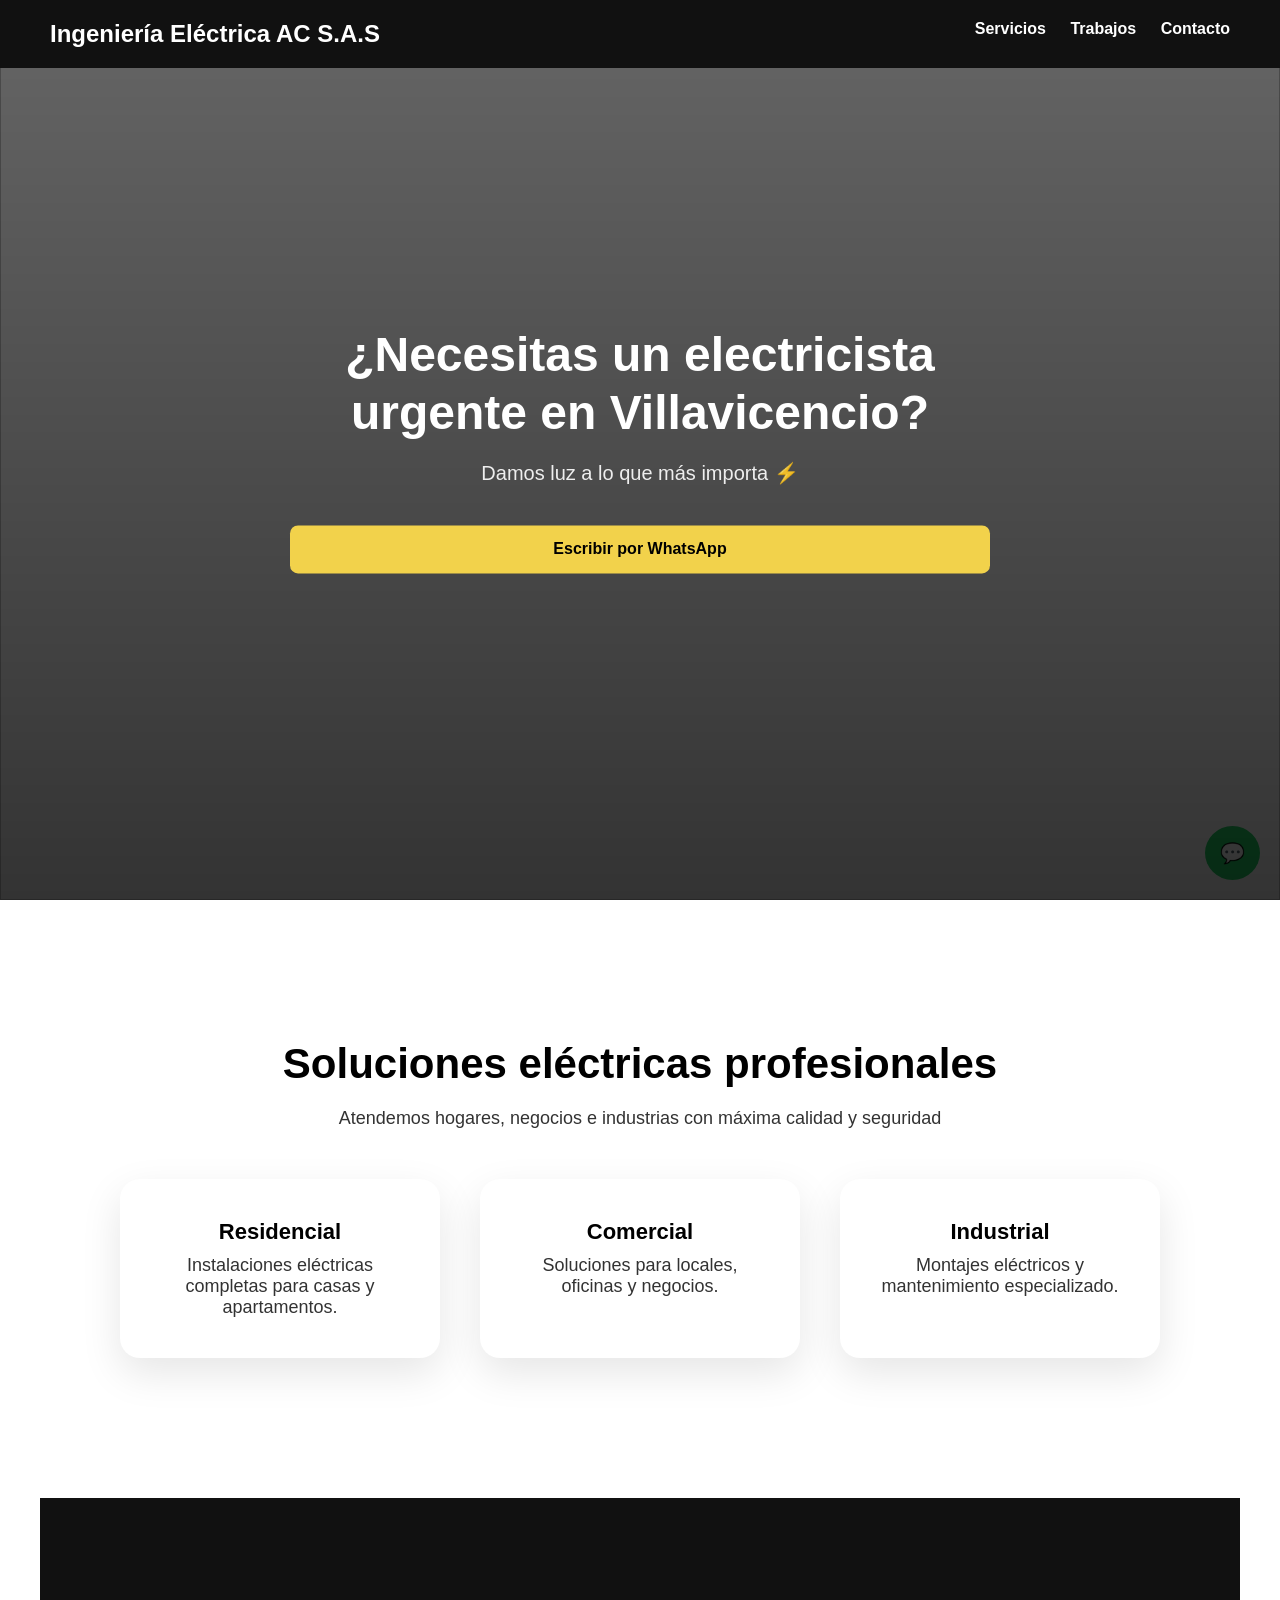
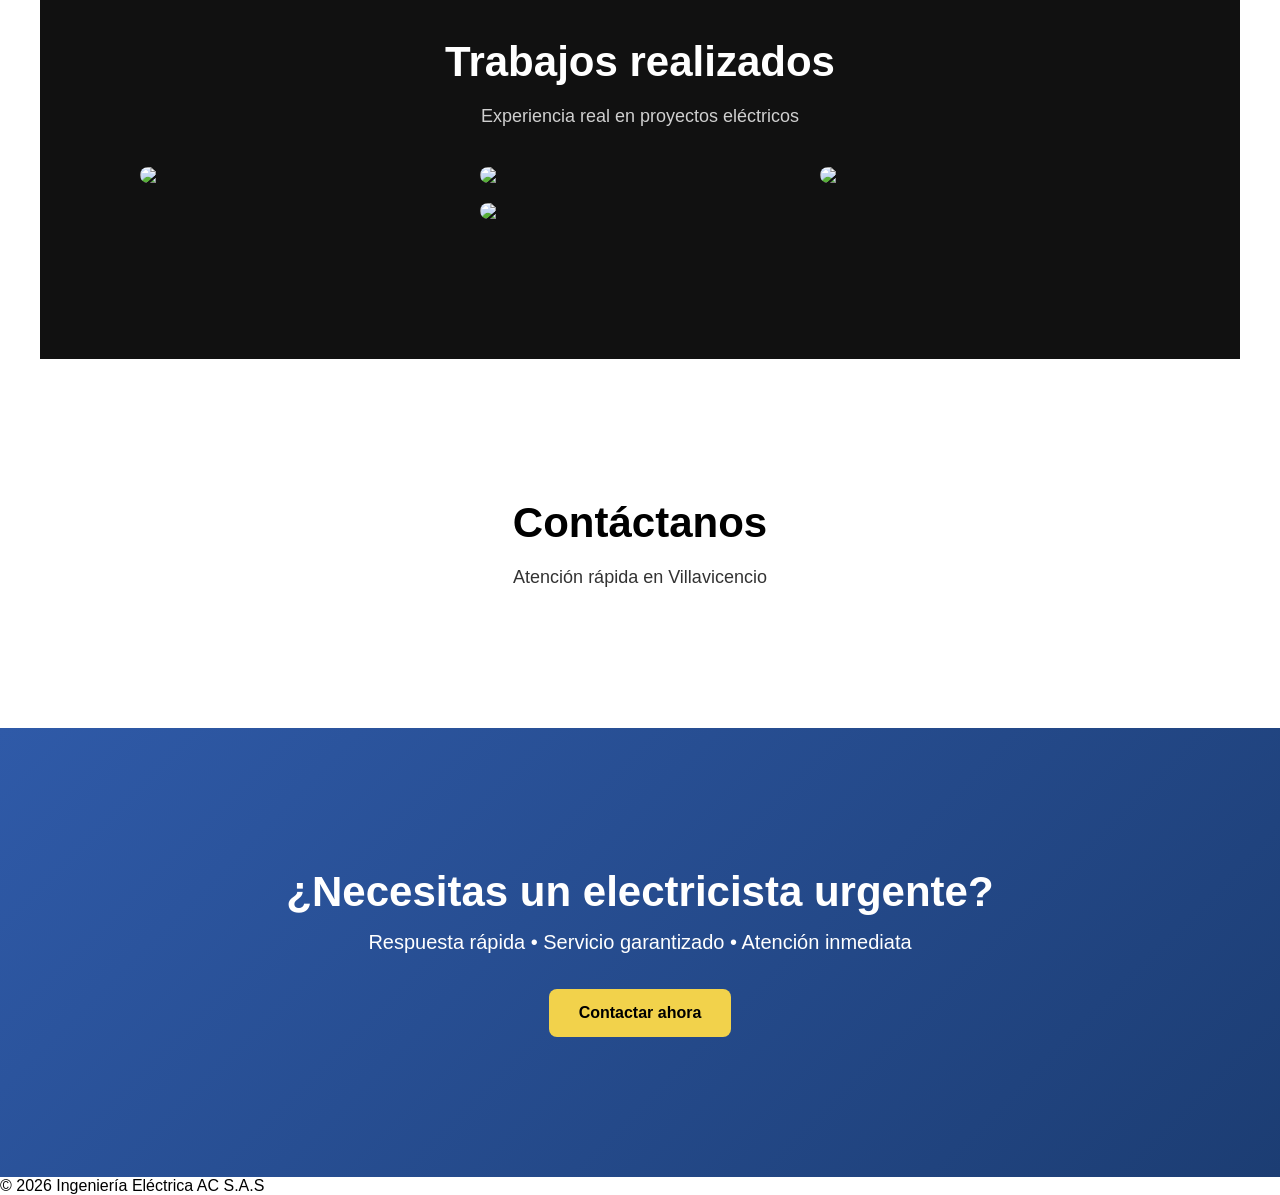
==== index.html @ 9f62a733 "actualizacion" ====
<!doctype html>
<html lang="es">
<head>
  <meta charset="UTF-8">
  <title>Ingeniería Eléctrica AC S.A.S</title>

  <meta name="description" content="Electricista en Villavicencio. Instalaciones eléctricas, mantenimiento residencial, comercial e industrial.">

  <link rel="stylesheet" href="styles.css">
</head>

<body>

<!-- NAV -->
<nav class="nav">
  <h2>Ingeniería Eléctrica AC S.A.S</h2>
  <div>
    <a href="#servicios">Servicios</a>
    <a href="#trabajos">Trabajos</a>
    <a href="#contacto">Contacto</a>
  </div>
</nav>

<!-- HERO -->
<section class="hero">

  <div class="slides">
    <img src="casa5.jpg" class="activo">
    <img src="comercio3.jpg">
    <img src="industrial1.jpg">
  </div>

  <div class="overlay"></div>

  <div class="hero-text">
    <h1>¿Necesitas un electricista urgente en Villavicencio?</h1>
    <p>Damos luz a lo que más importa ⚡</p>
    <a href="https://wa.me/573218038483" class="btn">Escribir por WhatsApp</a>
  </div>

</section>

<!-- SERVICIOS -->
<section class="section" id="servicios">
  <h2>Soluciones eléctricas profesionales</h2>
  <p>Atendemos hogares, negocios e industrias con máxima calidad y seguridad</p>

  <div class="grid">

    <div class="card">
      <h3>Residencial</h3>
      <p>Instalaciones eléctricas completas para casas y apartamentos.</p>
    </div>

    <div class="card">
      <h3>Comercial</h3>
      <p>Soluciones para locales, oficinas y negocios.</p>
    </div>

    <div class="card">
      <h3>Industrial</h3>
      <p>Montajes eléctricos y mantenimiento especializado.</p>
    </div>

  </div>
</section>

<!-- TRABAJOS -->
<section class="section dark" id="trabajos">
  <h2>Trabajos realizados</h2>
  <p>Experiencia real en proyectos eléctricos</p>

  <div class="galeria">
    <img src="casa1.jpg">
    <img src="casa2.jpg">
    <img src="comercio1.jpg">
    <img src="industrial1.jpg">
  </div>
</section>

<!-- CONTACTO -->
<section class="section" id="contacto">
  <h2>Contáctanos</h2>
  <p>Atención rápida en Villavicencio</p>
</section>

<!-- CTA -->
<section class="cta">
  <h2>¿Necesitas un electricista urgente?</h2>
  <p>Respuesta rápida • Servicio garantizado • Atención inmediata</p>
  <a href="https://wa.me/573218038483" class="btn">
    Contactar ahora
  </a>
</section>

<!-- FOOTER -->
<footer>
  <p>© 2026 Ingeniería Eléctrica AC S.A.S</p>
</footer>

<!-- BOTÓN FLOTANTE -->
<a href="https://wa.me/573218038483" 
   style="position:fixed; bottom:20px; right:20px; background:#25d366; color:white; padding:15px; border-radius:50%; font-size:20px; text-decoration:none;">
   💬
</a>

<script src="script.js"></script>

</body>
</html>
---- styles.css ----
* {
  margin: 0;
  padding: 0;
  box-sizing: border-box;
  font-family: 'Segoe UI', Arial;
}

.body {
  background: #f4f6f9;
}

/* NAV */
.nav {
  display: flex;
  justify-content: space-between;
  padding: 20px 50px;
  background: #111;
  color: white;
  position: fixed;
  width: 100%;
  z-index: 1000;
}

.nav a {
  color: white;
  margin-left: 20px;
  text-decoration: none;
  font-weight: bold;
}

/* HERO */
.hero {
  height: 100vh;
  position: relative;
  overflow: hidden;
}

.slides img {
  position: absolute;
  width: 100%;
  height: 100%;
  object-fit: cover;
  opacity: 0;
  transition: 1s;
}

.slides img.activo {
  opacity: 1;
}

.overlay {
  position: absolute;
  width: 100%;
  height: 100%;
  background: linear-gradient(to bottom, rgba(0,0,0,0.6), rgba(0,0,0,0.8));
  z-index: 2;
}

/* HERO TEXTO PRO */
.hero-text {
  position: absolute;
  z-index: 3;
  top: 50%;
  left: 50%;
  transform: translate(-50%, -50%);
  color: white;
  text-align: center;

  display: flex;
  flex-direction: column;
  gap: 20px;

  width: 90%;
  max-width: 700px;
}

.hero-text h1 {
  font-size: 48px;
  line-height: 1.2;
}

.hero-text p {
  font-size: 20px;
  opacity: 0.9;
}

/* BOTÓN PRO */
.btn {
  background: #f2d24b;
  padding: 15px 30px;
  text-decoration: none;
  color: black;
  border-radius: 8px;
  font-weight: bold;
  transition: 0.3s;
  display: inline-block;
  margin-top: 20px;
}

.btn:hover {
  background: #ffd900;
  transform: scale(1.05);
}

/* SECCIONES GRANDES */
.section {
  padding: 140px 40px;
  text-align: center;
  max-width: 1200px;
  margin: auto;
}

.section h2 {
  font-size: 42px;
  margin-bottom: 20px;
}

.section p {
  font-size: 18px;
  opacity: 0.8;
}

/* GRID PRO */
.grid {
  display: flex;
  gap: 40px;
  justify-content: center;
  margin-top: 50px;
  flex-wrap: wrap;
}

/* CARDS PRO */
.card {
  background: white;
  padding: 40px;
  border-radius: 20px;
  width: 320px;
  box-shadow: 0 15px 40px rgba(0,0,0,0.1);
  transition: 0.4s;
}

.card:hover {
  transform: translateY(-15px);
}

.card h3 {
  font-size: 22px;
  margin-bottom: 10px;
}

/* SECCIÓN OSCURA */
.dark {
  background: #111;
  color: white;
}

/* GALERÍA PRO */
.galeria {
  display: flex;
  gap: 20px;
  justify-content: center;
  flex-wrap: wrap;
  margin-top: 40px;
}

.galeria img {
  width: 320px;
  border-radius: 15px;
  transition: 0.4s;
}

.galeria img:hover {
  transform: scale(1.08);
}

/* CTA PRO */
.cta {
  background: linear-gradient(135deg, #2f5aa8, #1c3d73);
  color: white;
  padding: 140px 20px;
  text-align: center;
}

.cta h2 {
  font-size: 42px;
}

.cta p {
  font-size: 20px;
  margin: 15px 0;
}

/* FOOTER */
.footer {
  background: #111;
  color: white;
  text-align: center;
  padding: 20px;
}
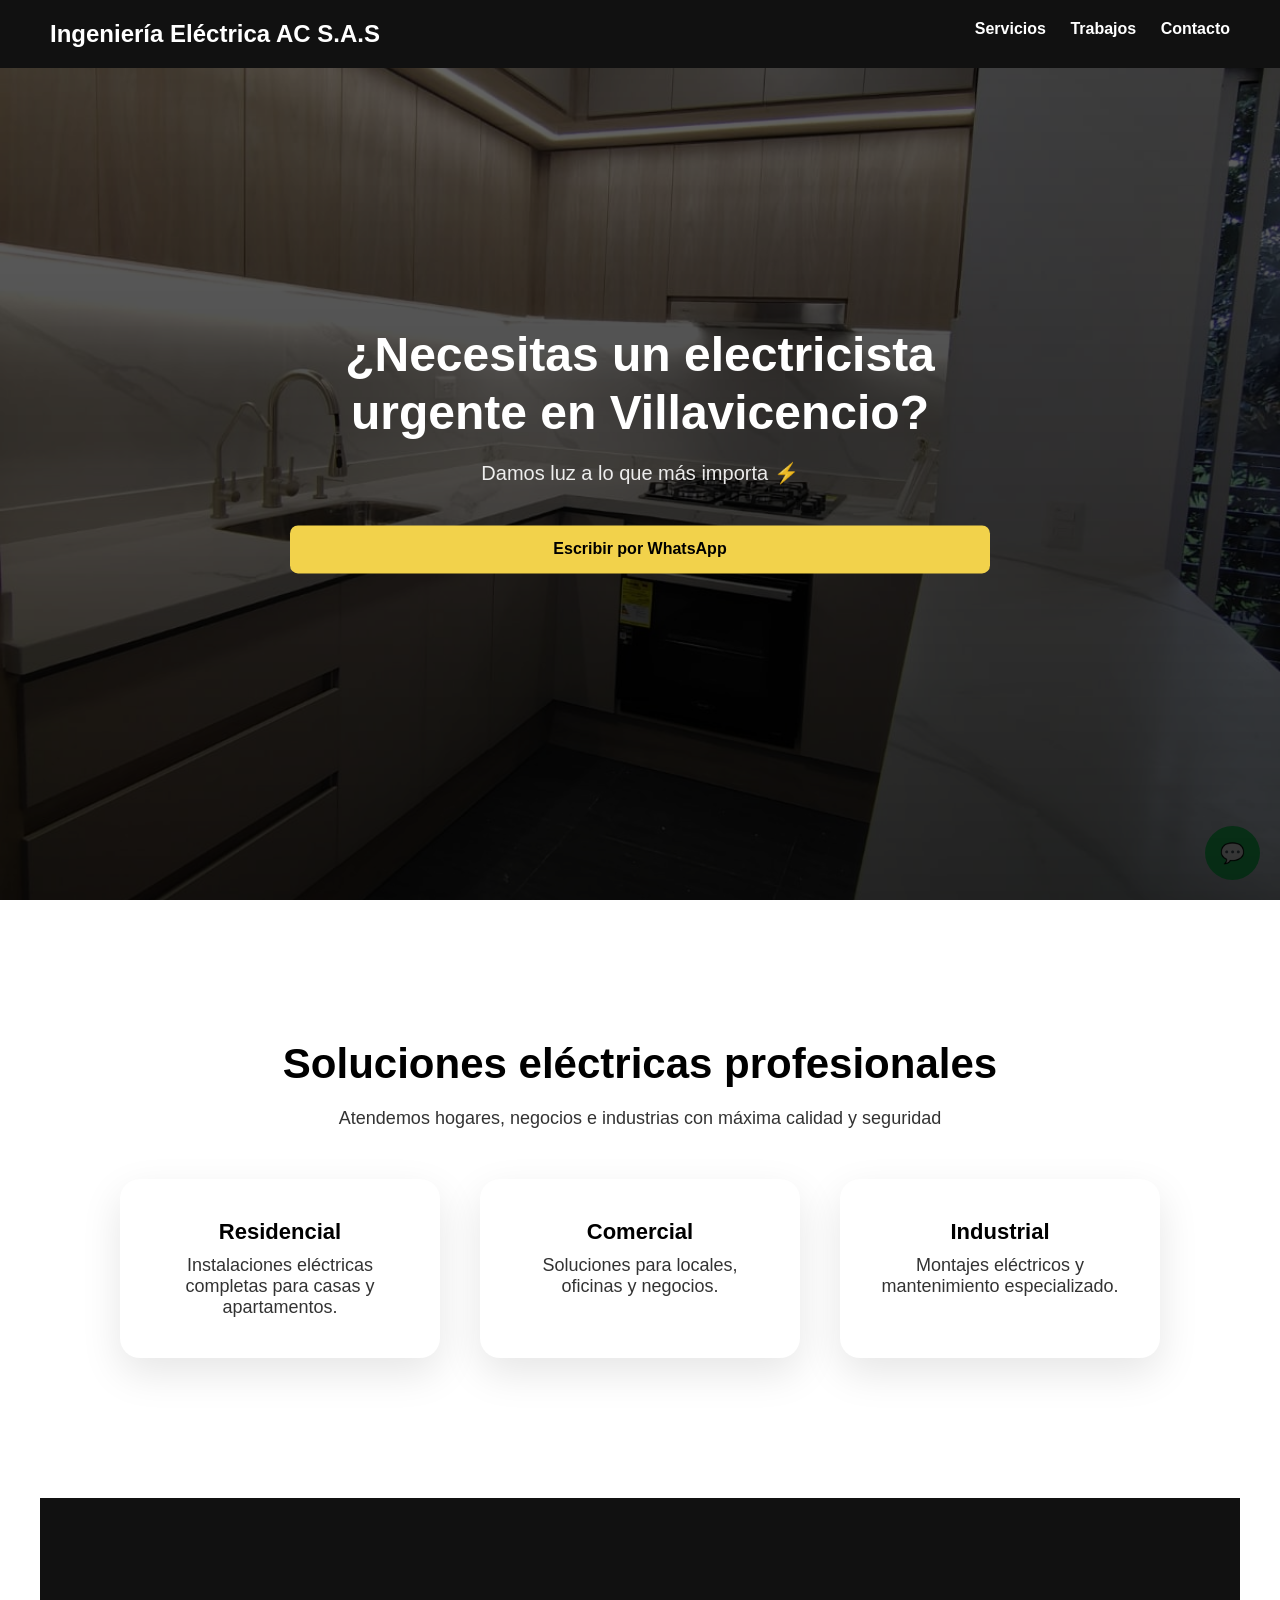
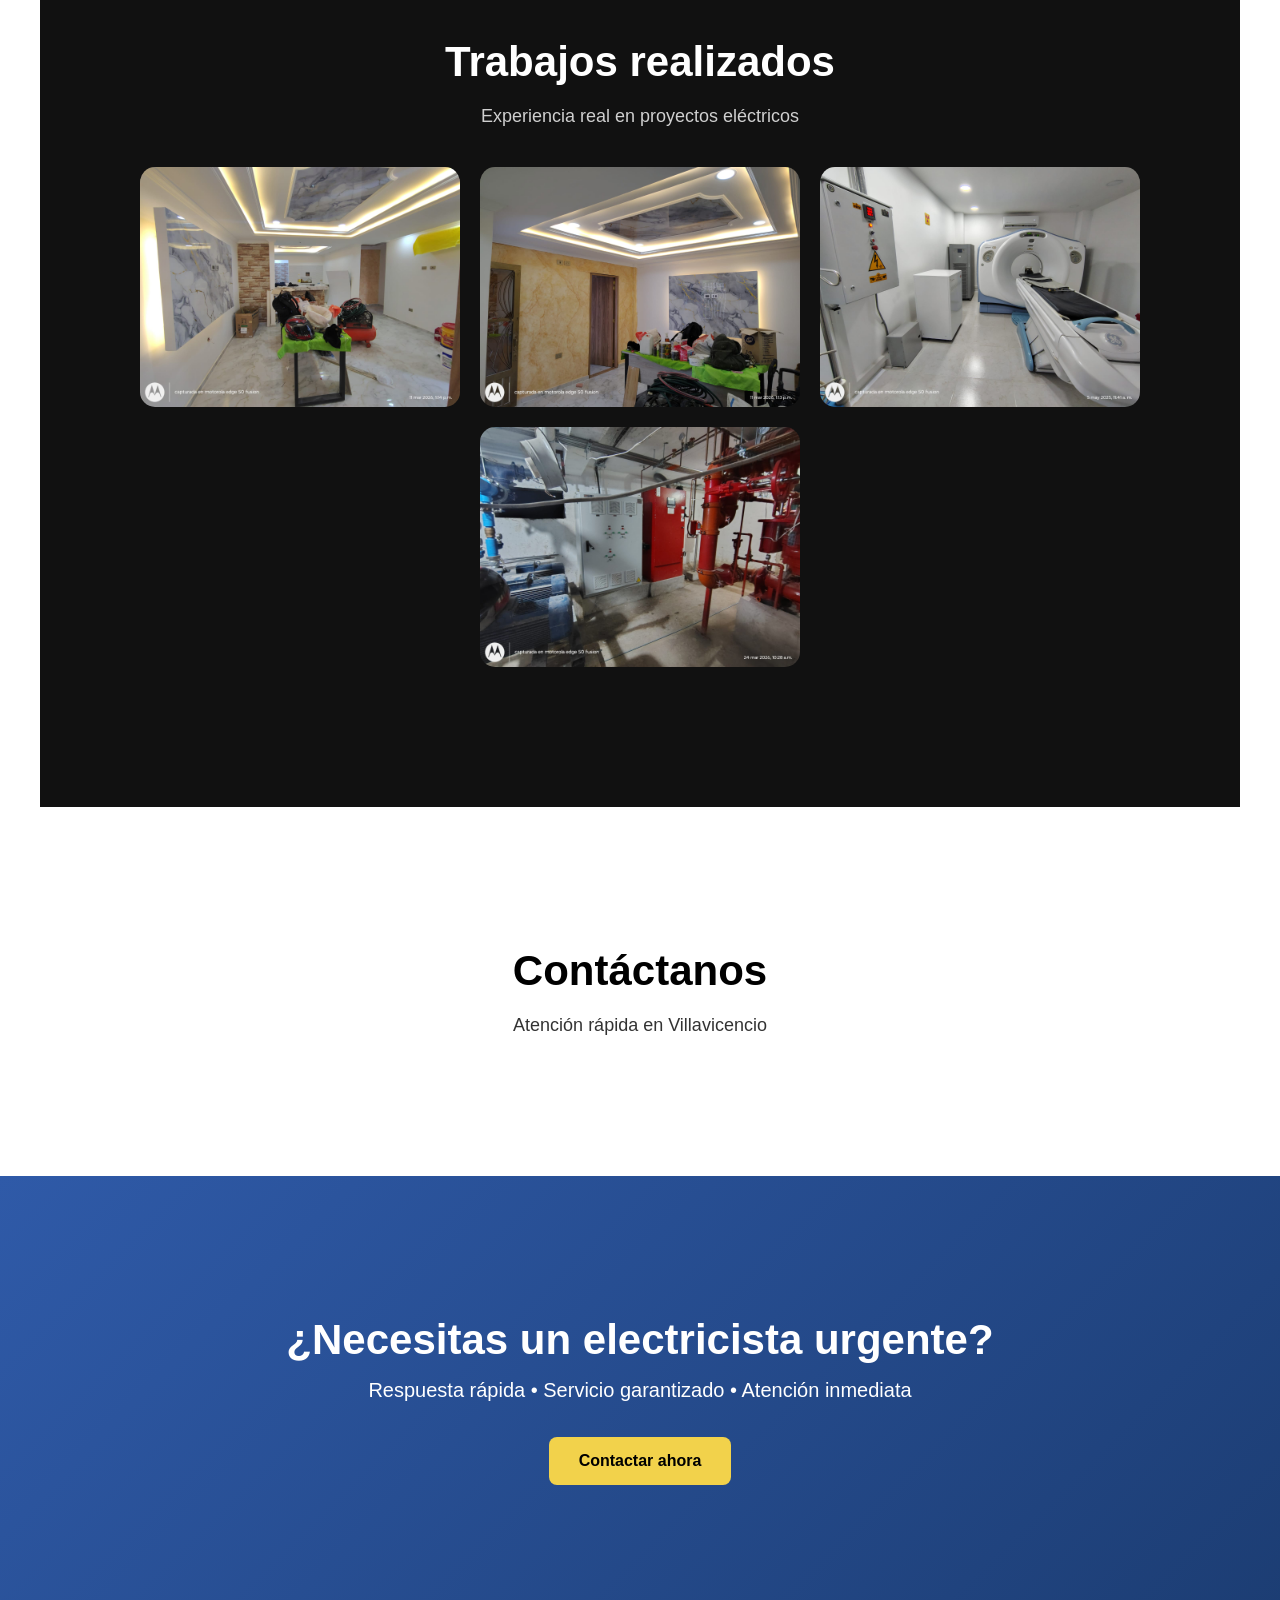
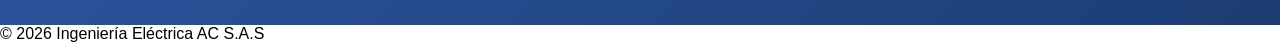
==== commit e9acfa37: "Fix HTML structure and add favicon link" ====
--- a/index.html
+++ b/index.html
@@ -1,6 +1,7 @@
 <!doctype html>
 <html lang="es">
 <head>
+  <link rel="shortcut icon" type="image/jpg" href="logo.jpg">
   <meta charset="UTF-8">
   <title>Ingeniería Eléctrica AC S.A.S</title>
 
@@ -107,4 +108,4 @@
 <script src="script.js"></script>
 
 </body>
-</html>+</html>
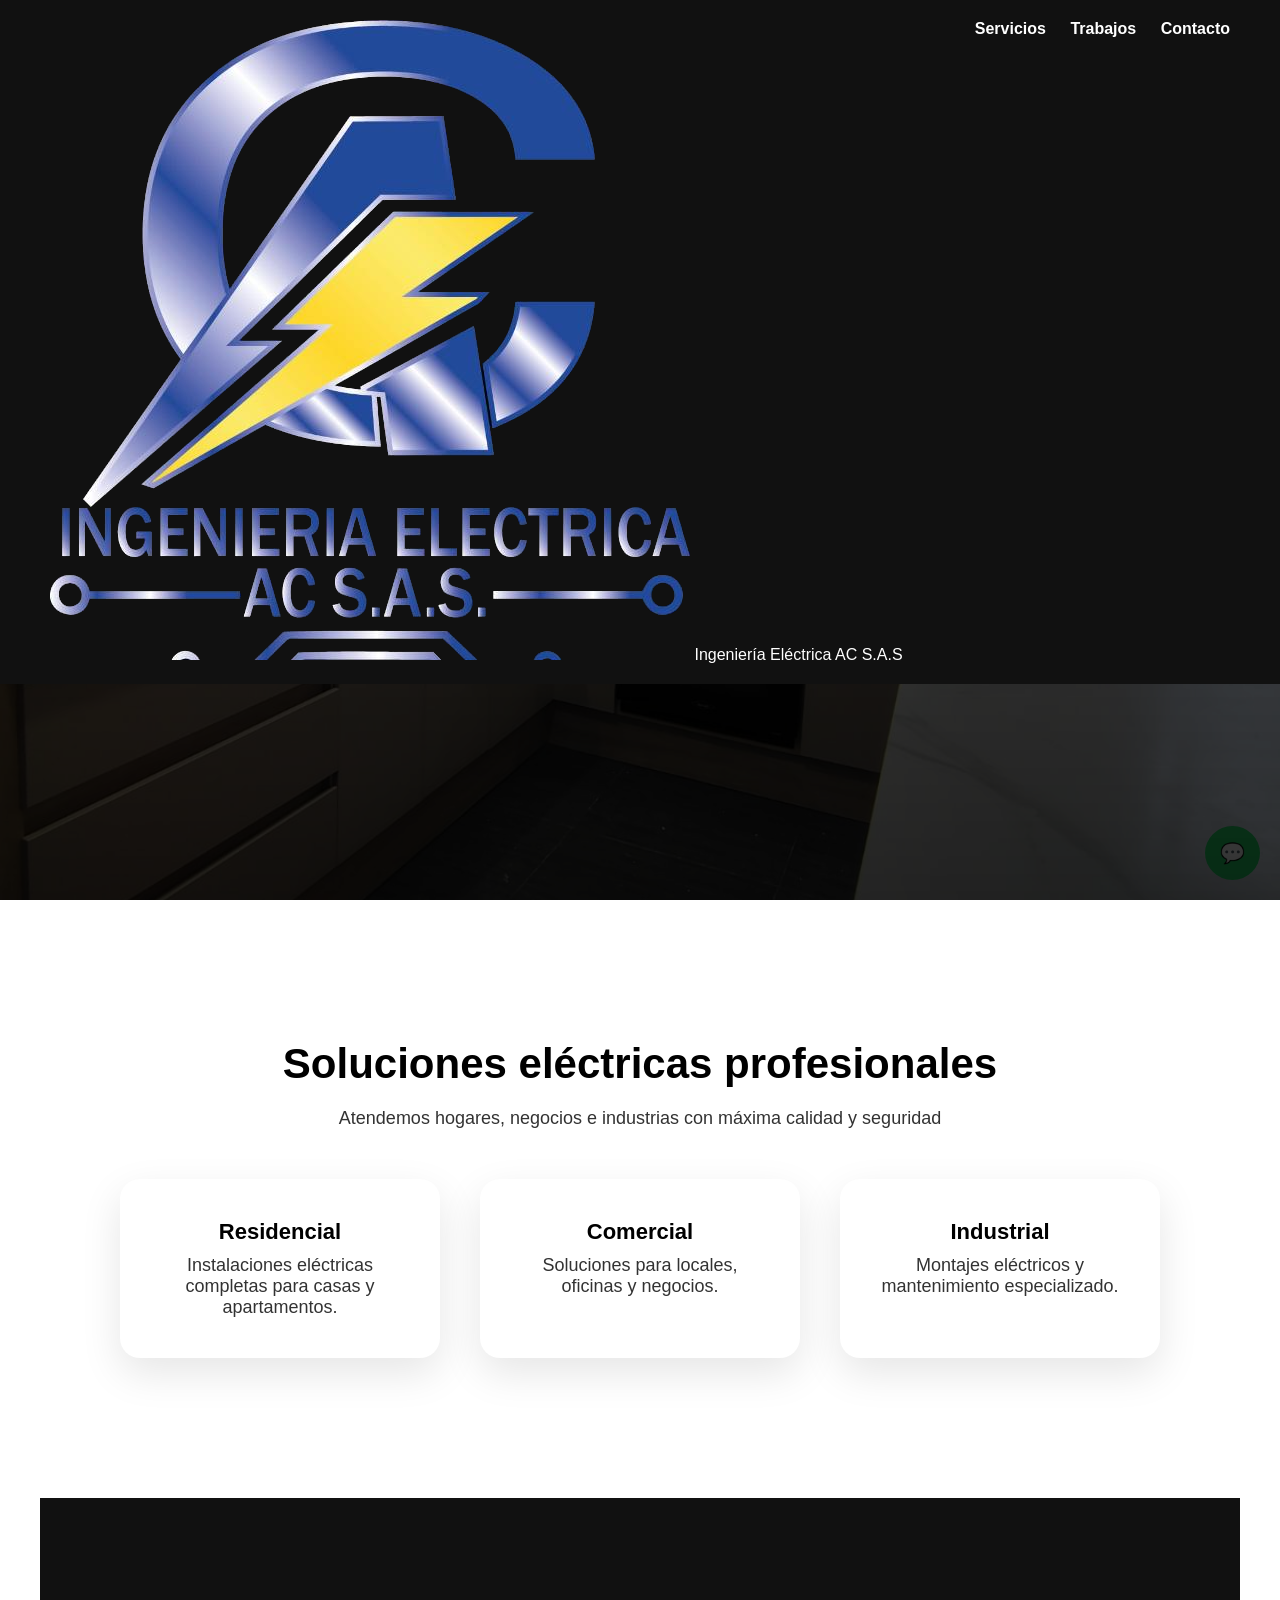
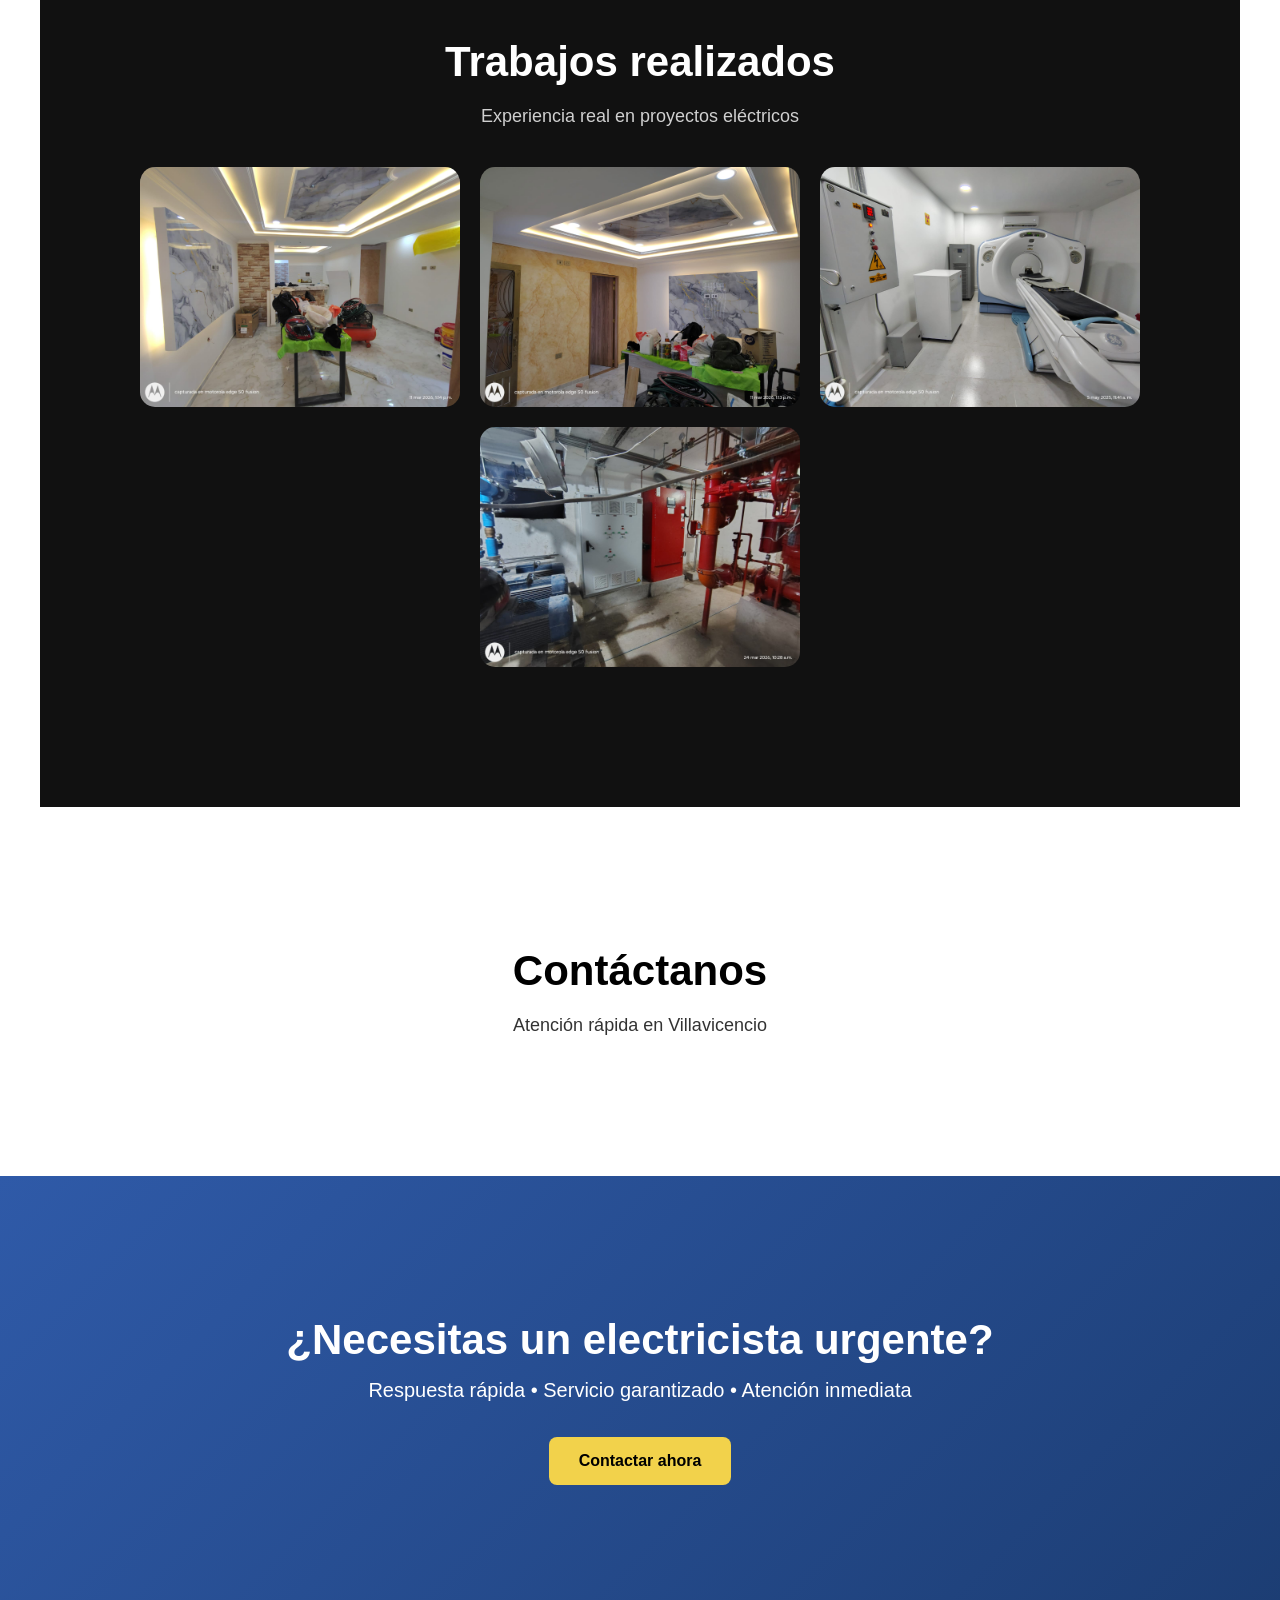
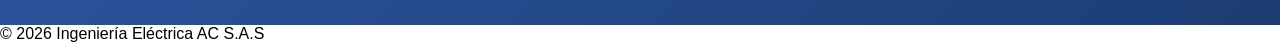
==== commit b0c60c58: "Add logo to navigation bar in index.html" ====
--- a/index.html
+++ b/index.html
@@ -1,8 +1,9 @@
 <!doctype html>
 <html lang="es">
 <head>
-  <link rel="shortcut icon" type="image/jpg" href="logo.jpg">
   <meta charset="UTF-8">
+    <link rel="shortcut icon" href="logo.png" type="image/png">
+  
   <title>Ingeniería Eléctrica AC S.A.S</title>
 
   <meta name="description" content="Electricista en Villavicencio. Instalaciones eléctricas, mantenimiento residencial, comercial e industrial.">
@@ -14,7 +15,10 @@
 
 <!-- NAV -->
 <nav class="nav">
-  <h2>Ingeniería Eléctrica AC S.A.S</h2>
+  <div class="logo">
+  <img src="logo.png" alt="Ingeniería Eléctrica AC S.A.S" class="logo-img">
+    <span class="logo-text">Ingeniería Eléctrica AC S.A.S</span>
+  </div>  
   <div>
     <a href="#servicios">Servicios</a>
     <a href="#trabajos">Trabajos</a>
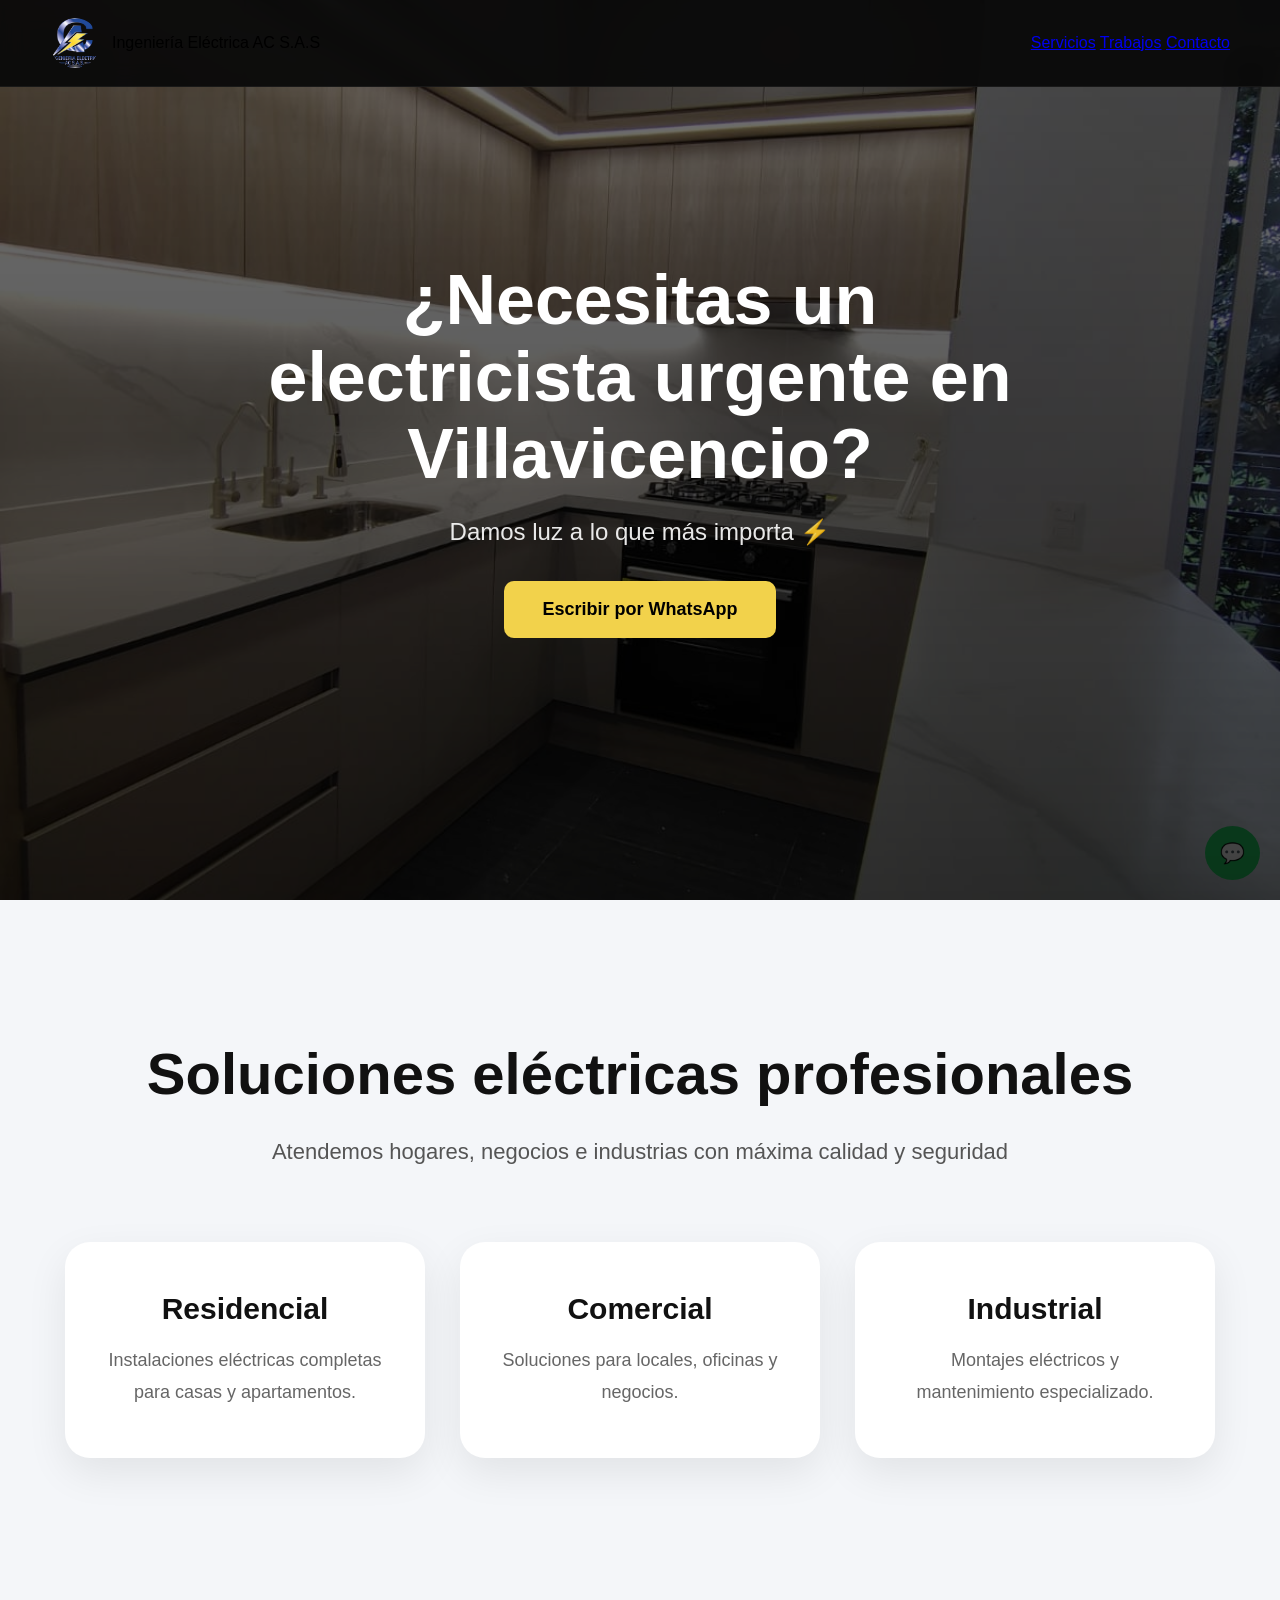
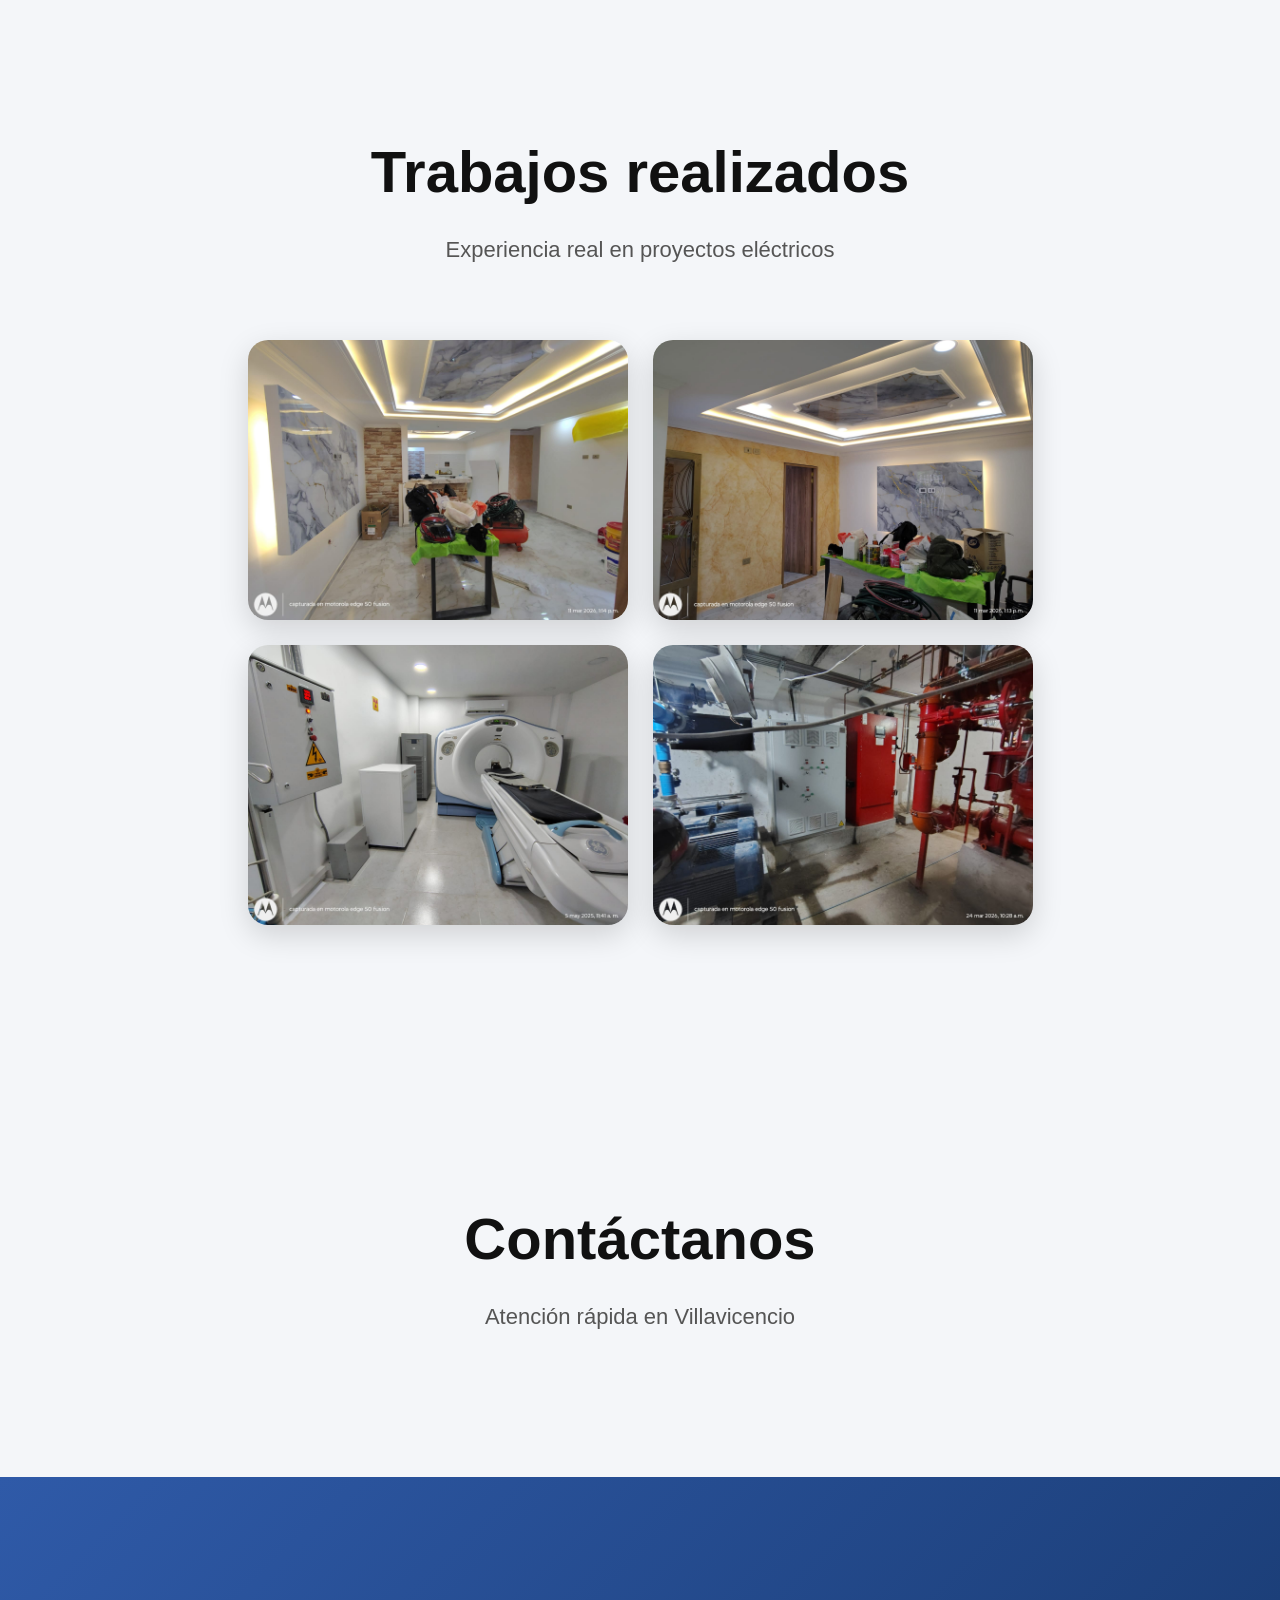
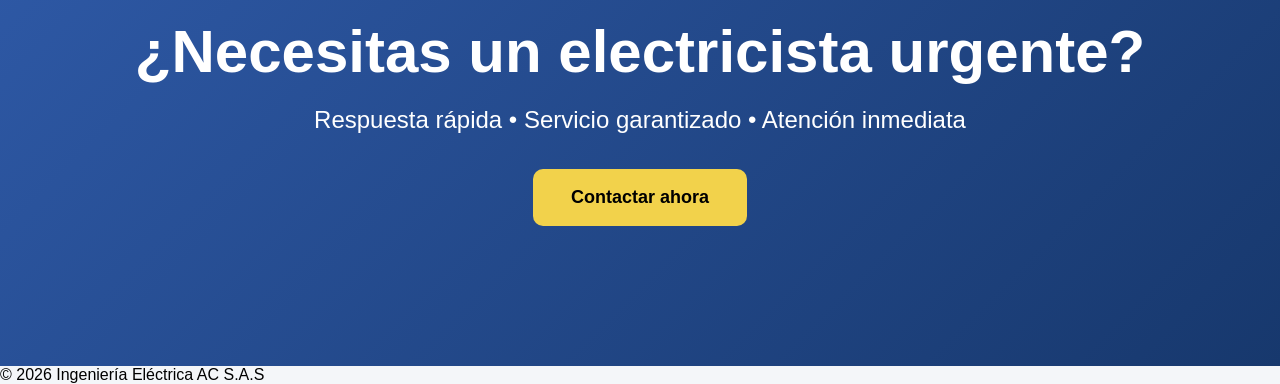
==== commit 30542bb2: "Refactor index.html with improved SEO and favicon Updated HTML structure and added meta tags for SEO" ====
--- a/index.html
+++ b/index.html
@@ -2,11 +2,17 @@
 <html lang="es">
 <head>
   <meta charset="UTF-8">
-    <link rel="shortcut icon" href="logo.png" type="image/png">
-  
+
   <title>Ingeniería Eléctrica AC S.A.S</title>
 
   <meta name="description" content="Electricista en Villavicencio. Instalaciones eléctricas, mantenimiento residencial, comercial e industrial.">
+
+  <!-- FAVICON -->
+  <link rel="icon" type="image/png" href="logo.png">
+  <link rel="shortcut icon" href="logo.png" type="image/png">
+
+  <!-- GOOGLE / REDES -->
+  <meta property="og:image" content="https://electricistavillavicencio.casa/logo.png">
 
   <link rel="stylesheet" href="styles.css">
 </head>
--- a/styles.css
+++ b/styles.css
@@ -2,33 +2,98 @@
   margin: 0;
   padding: 0;
   box-sizing: border-box;
-  font-family: 'Segoe UI', Arial;
-}
-
-.body {
+  font-family: 'Segoe UI', Arial, sans-serif;
+  scroll-behavior: smooth;
+}
+
+body {
   background: #f4f6f9;
-}
-
-/* NAV */
+  overflow-x: hidden;
+}
+
+/* =========================
+   NAVBAR
+========================= */
+
 .nav {
+  width: 100%;
+  background: rgba(10, 10, 10, 0.95);
+  position: fixed;
+  top: 0;
+  left: 0;
+  z-index: 1000;
+
   display: flex;
   justify-content: space-between;
-  padding: 20px 50px;
-  background: #111;
-  color: white;
-  position: fixed;
+  align-items: center;
+
+  padding: 18px 50px;
+
+  backdrop-filter: blur(10px);
+  border-bottom: 1px solid rgba(255,255,255,0.05);
+}
+
+/* LOGO */
+
+.logo {
+  display: flex;
+  align-items: center;
+  gap: 12px;
+}
+
+.logo-img {
+  width: 50px;
+  height: 50px;
+  object-fit: cover;
+  border-radius: 50%;
+}
+
+.logo h2 {
+  color: white;
+  font-size: 24px;
+  font-weight: 700;
+}
+
+/* MENU */
+
+.menu {
+  display: flex;
+  align-items: center;
+  gap: 30px;
+}
+
+.menu a {
+  color: white;
+  text-decoration: none;
+  font-size: 18px;
+  font-weight: 600;
+  transition: 0.3s;
+  position: relative;
+}
+
+.menu a:hover {
+  color: #f2d24b;
+}
+
+.menu a::after {
+  content: "";
+  position: absolute;
+  left: 0;
+  bottom: -8px;
+  width: 0%;
+  height: 2px;
+  background: #f2d24b;
+  transition: 0.3s;
+}
+
+.menu a:hover::after {
   width: 100%;
-  z-index: 1000;
-}
-
-.nav a {
-  color: white;
-  margin-left: 20px;
-  text-decoration: none;
-  font-weight: bold;
-}
-
-/* HERO */
+}
+
+/* =========================
+   HERO
+========================= */
+
 .hero {
   height: 100vh;
   position: relative;
@@ -40,8 +105,9 @@
   width: 100%;
   height: 100%;
   object-fit: cover;
+
   opacity: 0;
-  transition: 1s;
+  transition: opacity 1.5s ease;
 }
 
 .slides img.activo {
@@ -52,90 +118,116 @@
   position: absolute;
   width: 100%;
   height: 100%;
-  background: linear-gradient(to bottom, rgba(0,0,0,0.6), rgba(0,0,0,0.8));
+
+  background: linear-gradient(
+    to bottom,
+    rgba(0,0,0,0.55),
+    rgba(0,0,0,0.75)
+  );
+
   z-index: 2;
 }
 
-/* HERO TEXTO PRO */
 .hero-text {
   position: absolute;
   z-index: 3;
+
   top: 50%;
   left: 50%;
+
   transform: translate(-50%, -50%);
-  color: white;
   text-align: center;
 
-  display: flex;
-  flex-direction: column;
-  gap: 20px;
-
   width: 90%;
-  max-width: 700px;
+  max-width: 850px;
+
+  color: white;
 }
 
 .hero-text h1 {
-  font-size: 48px;
-  line-height: 1.2;
+  font-size: 70px;
+  line-height: 1.1;
+  margin-bottom: 25px;
 }
 
 .hero-text p {
-  font-size: 20px;
+  font-size: 24px;
+  margin-bottom: 35px;
   opacity: 0.9;
 }
 
-/* BOTÓN PRO */
+/* BOTON */
+
 .btn {
+  display: inline-block;
+
   background: #f2d24b;
-  padding: 15px 30px;
+  color: black;
+
+  padding: 18px 38px;
+
+  border-radius: 10px;
   text-decoration: none;
-  color: black;
-  border-radius: 8px;
+
   font-weight: bold;
+  font-size: 18px;
+
   transition: 0.3s;
-  display: inline-block;
-  margin-top: 20px;
 }
 
 .btn:hover {
   background: #ffd900;
-  transform: scale(1.05);
-}
-
-/* SECCIONES GRANDES */
+  transform: translateY(-5px);
+  box-shadow: 0 10px 25px rgba(0,0,0,0.25);
+}
+
+/* =========================
+   SECCIONES
+========================= */
+
 .section {
-  padding: 140px 40px;
+  padding: 140px 60px;
+  max-width: 1300px;
+  margin: auto;
   text-align: center;
-  max-width: 1200px;
-  margin: auto;
 }
 
 .section h2 {
-  font-size: 42px;
-  margin-bottom: 20px;
+  font-size: 58px;
+  margin-bottom: 25px;
+  color: #111;
 }
 
 .section p {
-  font-size: 18px;
-  opacity: 0.8;
-}
-
-/* GRID PRO */
+  font-size: 22px;
+  line-height: 1.8;
+  color: #555;
+}
+
+/* =========================
+   SERVICIOS
+========================= */
+
 .grid {
-  display: flex;
-  gap: 40px;
+  margin-top: 70px;
+
+  display: flex;
   justify-content: center;
-  margin-top: 50px;
+  gap: 35px;
   flex-wrap: wrap;
 }
 
-/* CARDS PRO */
 .card {
   background: white;
-  padding: 40px;
-  border-radius: 20px;
-  width: 320px;
-  box-shadow: 0 15px 40px rgba(0,0,0,0.1);
+
+  width: 360px;
+
+  padding: 50px 35px;
+
+  border-radius: 25px;
+
+  box-shadow: 0 15px 40px rgba(0,0,0,0.08);
+
   transition: 0.4s;
 }
 
@@ -143,57 +235,200 @@
   transform: translateY(-15px);
 }
 
+.card i {
+  font-size: 55px;
+  color: #2f5aa8;
+  margin-bottom: 25px;
+}
+
 .card h3 {
+  font-size: 30px;
+  margin-bottom: 18px;
+  color: #111;
+}
+
+.card p {
+  font-size: 18px;
+  color: #666;
+}
+
+/* =========================
+   GALERIA
+========================= */
+
+.galeria {
+  margin-top: 70px;
+
+  display: flex;
+  justify-content: center;
+  gap: 25px;
+  flex-wrap: wrap;
+}
+
+.galeria img {
+  width: 380px;
+  height: 280px;
+
+  object-fit: cover;
+
+  border-radius: 20px;
+
+  transition: 0.4s;
+
+  box-shadow: 0 10px 30px rgba(0,0,0,0.15);
+}
+
+.galeria img:hover {
+  transform: scale(1.05);
+}
+
+/* =========================
+   CTA
+========================= */
+
+.cta {
+  padding: 140px 30px;
+
+  background: linear-gradient(
+    135deg,
+    #2f5aa8,
+    #17386d
+  );
+
+  text-align: center;
+  color: white;
+}
+
+.cta h2 {
+  font-size: 60px;
+  margin-bottom: 20px;
+}
+
+.cta p {
+  font-size: 24px;
+  margin-bottom: 35px;
+}
+
+/* =========================
+   CONTACTO
+========================= */
+
+.contacto {
+  background: #fff;
+}
+
+.contacto-box {
+  margin-top: 50px;
+}
+
+.contacto-box p {
+  margin-bottom: 15px;
   font-size: 22px;
-  margin-bottom: 10px;
-}
-
-/* SECCIÓN OSCURA */
-.dark {
-  background: #111;
-  color: white;
-}
-
-/* GALERÍA PRO */
-.galeria {
-  display: flex;
-  gap: 20px;
+}
+
+/* =========================
+   FOOTER
+========================= */
+
+.footer {
+  background: #0c0c0c;
+  color: white;
+
+  text-align: center;
+
+  padding: 30px;
+}
+
+.footer p {
+  font-size: 16px;
+  opacity: 0.8;
+}
+
+/* =========================
+   WHATSAPP
+========================= */
+
+.whatsapp {
+  position: fixed;
+
+  right: 25px;
+  bottom: 25px;
+
+  width: 70px;
+  height: 70px;
+
+  background: #25d366;
+  color: white;
+
+  border-radius: 50%;
+
+  display: flex;
   justify-content: center;
-  flex-wrap: wrap;
-  margin-top: 40px;
-}
-
-.galeria img {
-  width: 320px;
-  border-radius: 15px;
-  transition: 0.4s;
-}
-
-.galeria img:hover {
-  transform: scale(1.08);
-}
-
-/* CTA PRO */
-.cta {
-  background: linear-gradient(135deg, #2f5aa8, #1c3d73);
-  color: white;
-  padding: 140px 20px;
-  text-align: center;
-}
-
-.cta h2 {
-  font-size: 42px;
-}
-
-.cta p {
-  font-size: 20px;
-  margin: 15px 0;
-}
-
-/* FOOTER */
-.footer {
-  background: #111;
-  color: white;
-  text-align: center;
-  padding: 20px;
-}
+  align-items: center;
+
+  text-decoration: none;
+
+  font-size: 35px;
+
+  z-index: 999;
+
+  box-shadow: 0 10px 25px rgba(0,0,0,0.25);
+
+  transition: 0.3s;
+}
+
+.whatsapp:hover {
+  transform: scale(1.1);
+}
+
+/* =========================
+   RESPONSIVE
+========================= */
+
+@media(max-width: 900px) {
+
+  .nav {
+    padding: 15px 20px;
+  }
+
+  .logo h2 {
+    font-size: 18px;
+  }
+
+  .menu {
+    gap: 15px;
+  }
+
+  .menu a {
+    font-size: 15px;
+  }
+
+  .hero-text h1 {
+    font-size: 42px;
+  }
+
+  .hero-text p {
+    font-size: 18px;
+  }
+
+  .section {
+    padding: 100px 20px;
+  }
+
+  .section h2 {
+    font-size: 40px;
+  }
+
+  .card {
+    width: 100%;
+  }
+
+  .galeria img {
+    width: 100%;
+    height: auto;
+  }
+
+  .cta h2 {
+    font-size: 38px;
+  }
+}
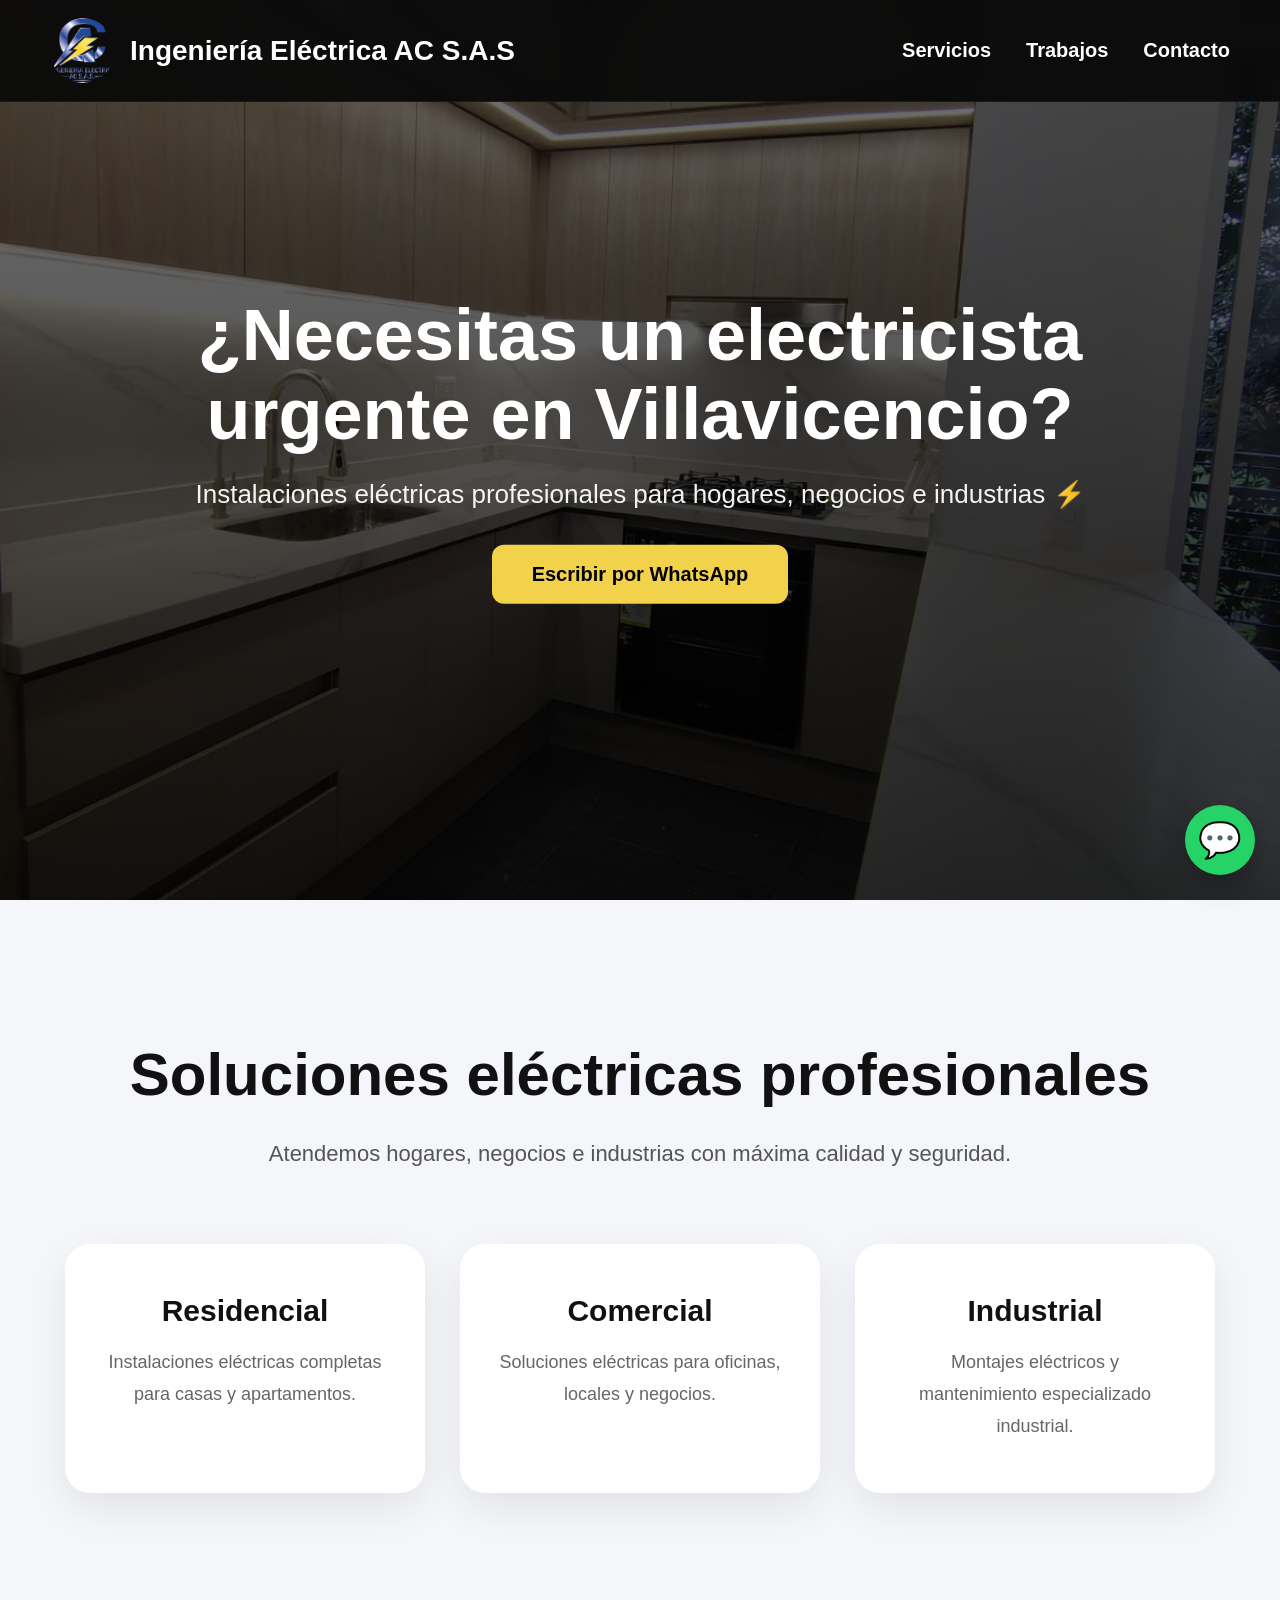
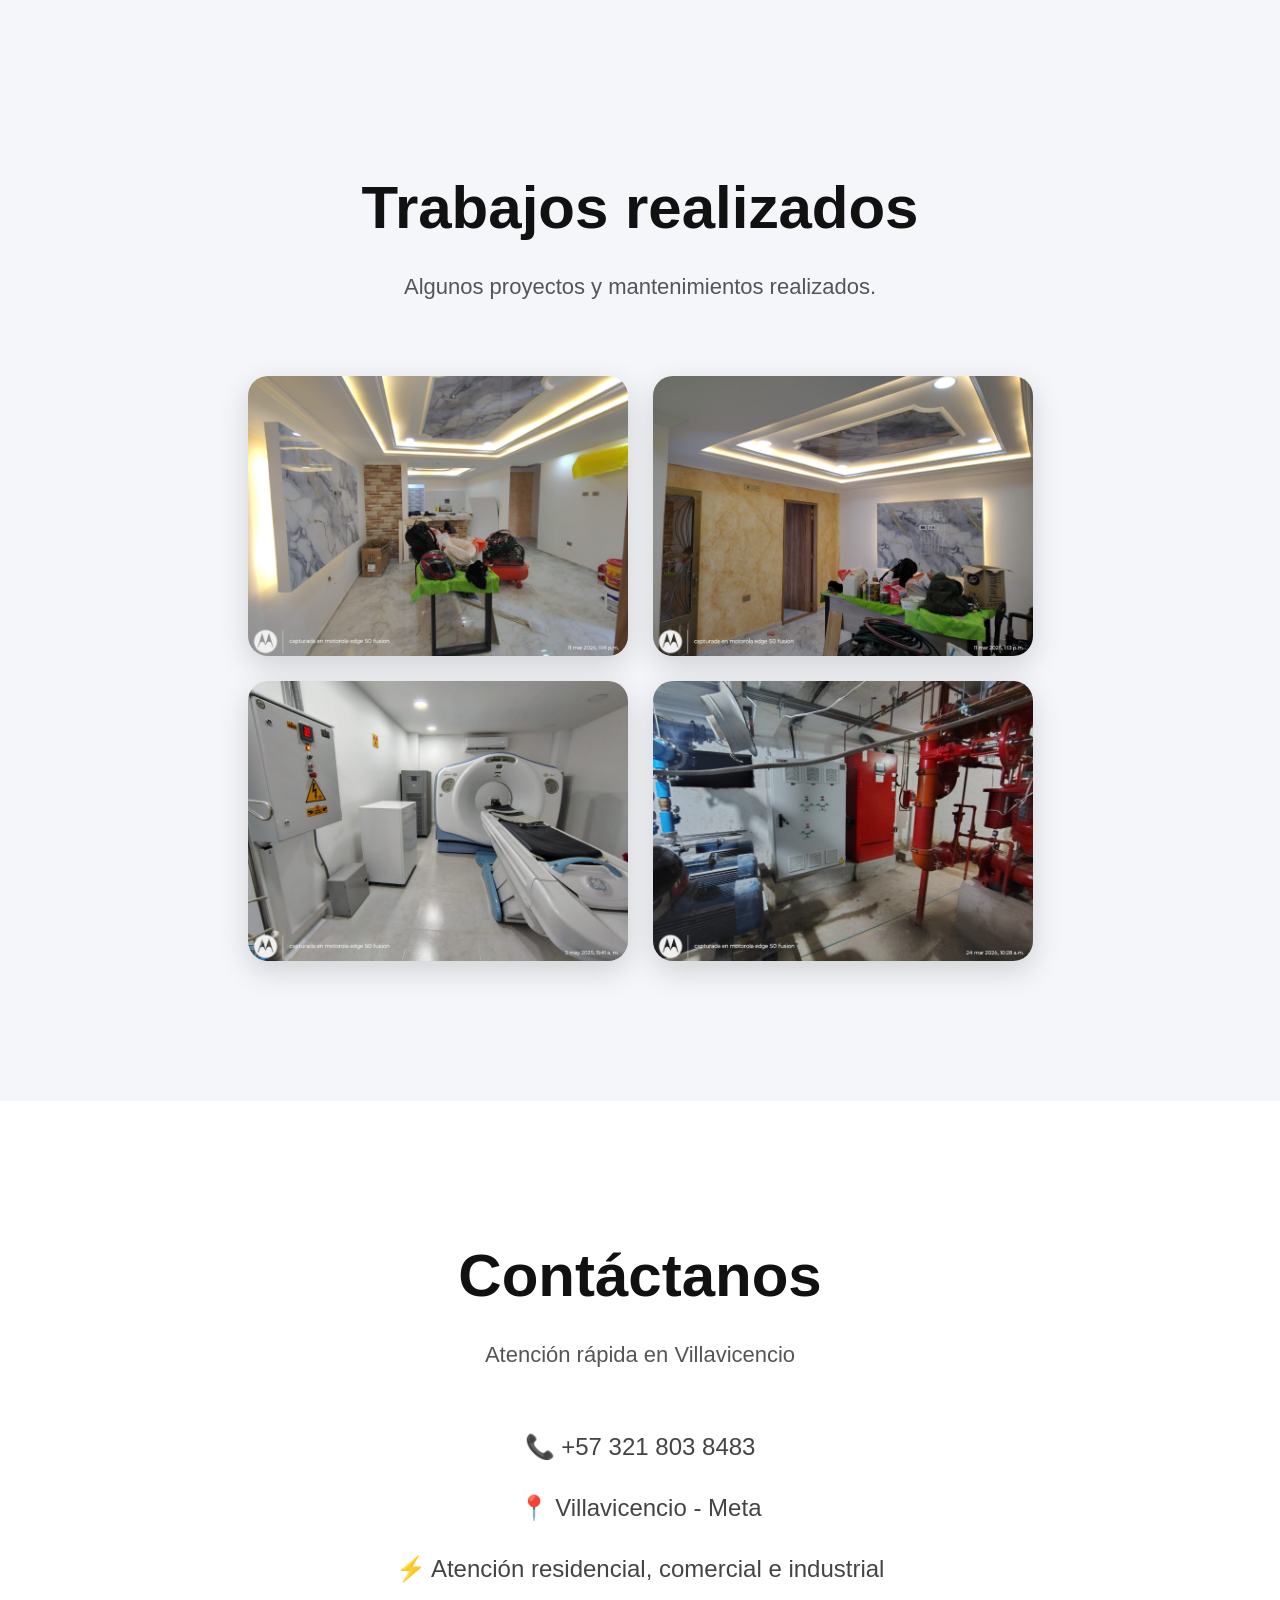
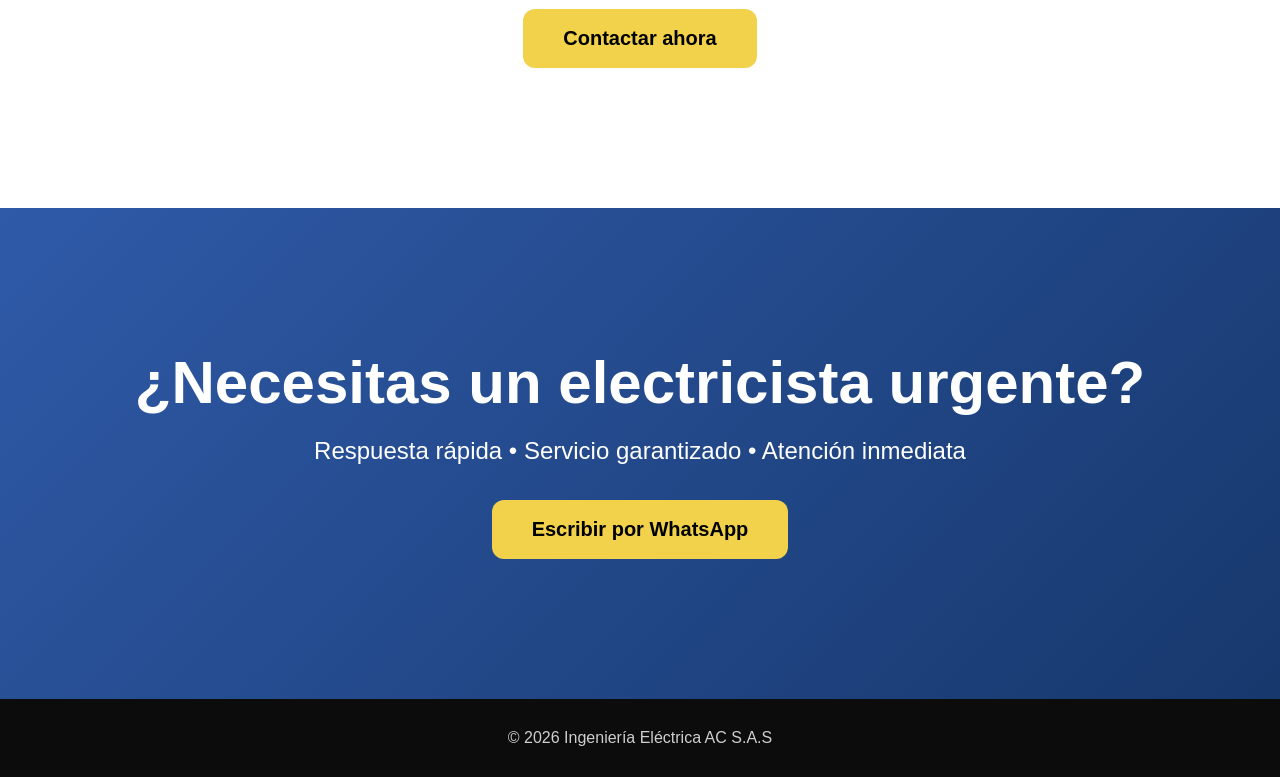
==== commit 46944c7f: "Update index.html" ====
--- a/index.html
+++ b/index.html
@@ -1,7 +1,9 @@
 <!doctype html>
 <html lang="es">
 <head>
+
   <meta charset="UTF-8">
+  <meta name="viewport" content="width=device-width, initial-scale=1.0">
 
   <title>Ingeniería Eléctrica AC S.A.S</title>
 
@@ -15,21 +17,26 @@
   <meta property="og:image" content="https://electricistavillavicencio.casa/logo.png">
 
   <link rel="stylesheet" href="styles.css">
+
 </head>
 
 <body>
 
 <!-- NAV -->
 <nav class="nav">
+
   <div class="logo">
-  <img src="logo.png" alt="Ingeniería Eléctrica AC S.A.S" class="logo-img">
-    <span class="logo-text">Ingeniería Eléctrica AC S.A.S</span>
-  </div>  
-  <div>
+    <img src="logo.png" alt="Ingeniería Eléctrica AC S.A.S" class="logo-img">
+    <h2>Ingeniería Eléctrica AC S.A.S</h2>
+  </div>
+
+  <!-- MENU -->
+  <div class="menu">
     <a href="#servicios">Servicios</a>
     <a href="#trabajos">Trabajos</a>
     <a href="#contacto">Contacto</a>
   </div>
+
 </nav>
 
 <!-- HERO -->
@@ -45,74 +52,130 @@
 
   <div class="hero-text">
     <h1>¿Necesitas un electricista urgente en Villavicencio?</h1>
-    <p>Damos luz a lo que más importa ⚡</p>
-    <a href="https://wa.me/573218038483" class="btn">Escribir por WhatsApp</a>
+
+    <p>
+      Instalaciones eléctricas profesionales para hogares,
+      negocios e industrias ⚡
+    </p>
+
+    <a href="https://wa.me/573218038483" class="btn">
+      Escribir por WhatsApp
+    </a>
   </div>
 
 </section>
 
 <!-- SERVICIOS -->
 <section class="section" id="servicios">
+
   <h2>Soluciones eléctricas profesionales</h2>
-  <p>Atendemos hogares, negocios e industrias con máxima calidad y seguridad</p>
+
+  <p>
+    Atendemos hogares, negocios e industrias
+    con máxima calidad y seguridad.
+  </p>
 
   <div class="grid">
 
     <div class="card">
       <h3>Residencial</h3>
-      <p>Instalaciones eléctricas completas para casas y apartamentos.</p>
+
+      <p>
+        Instalaciones eléctricas completas
+        para casas y apartamentos.
+      </p>
     </div>
 
     <div class="card">
       <h3>Comercial</h3>
-      <p>Soluciones para locales, oficinas y negocios.</p>
+
+      <p>
+        Soluciones eléctricas para oficinas,
+        locales y negocios.
+      </p>
     </div>
 
     <div class="card">
       <h3>Industrial</h3>
-      <p>Montajes eléctricos y mantenimiento especializado.</p>
+
+      <p>
+        Montajes eléctricos y mantenimiento
+        especializado industrial.
+      </p>
     </div>
 
   </div>
+
 </section>
 
 <!-- TRABAJOS -->
 <section class="section dark" id="trabajos">
+
   <h2>Trabajos realizados</h2>
-  <p>Experiencia real en proyectos eléctricos</p>
+
+  <p>
+    Algunos proyectos y mantenimientos realizados.
+  </p>
 
   <div class="galeria">
-    <img src="casa1.jpg">
-    <img src="casa2.jpg">
-    <img src="comercio1.jpg">
-    <img src="industrial1.jpg">
+
+    <img src="casa1.jpg" alt="">
+    <img src="casa2.jpg" alt="">
+    <img src="comercio1.jpg" alt="">
+    <img src="industrial1.jpg" alt="">
+
   </div>
+
 </section>
 
 <!-- CONTACTO -->
-<section class="section" id="contacto">
+<section class="section contacto" id="contacto">
+
   <h2>Contáctanos</h2>
+
   <p>Atención rápida en Villavicencio</p>
+
+  <div class="contacto-box">
+
+    <p>📞 +57 321 803 8483</p>
+
+    <p>📍 Villavicencio - Meta</p>
+
+    <p>⚡ Atención residencial, comercial e industrial</p>
+
+    <a href="https://wa.me/573218038483" class="btn">
+      Contactar ahora
+    </a>
+
+  </div>
+
 </section>
 
 <!-- CTA -->
 <section class="cta">
+
   <h2>¿Necesitas un electricista urgente?</h2>
-  <p>Respuesta rápida • Servicio garantizado • Atención inmediata</p>
+
+  <p>
+    Respuesta rápida • Servicio garantizado • Atención inmediata
+  </p>
+
   <a href="https://wa.me/573218038483" class="btn">
-    Contactar ahora
+    Escribir por WhatsApp
   </a>
+
 </section>
 
 <!-- FOOTER -->
-<footer>
+<footer class="footer">
+
   <p>© 2026 Ingeniería Eléctrica AC S.A.S</p>
+
 </footer>
 
-<!-- BOTÓN FLOTANTE -->
-<a href="https://wa.me/573218038483" 
-   style="position:fixed; bottom:20px; right:20px; background:#25d366; color:white; padding:15px; border-radius:50%; font-size:20px; text-decoration:none;">
-   💬
+<!-- BOTON WHATSAPP -->
+<a href="https://wa.me/573218038483" class="whatsapp">
+  💬
 </a>
 
 <script src="script.js"></script>
--- a/styles.css
+++ b/styles.css
@@ -1,434 +1,455 @@
-* {
-  margin: 0;
-  padding: 0;
-  box-sizing: border-box;
-  font-family: 'Segoe UI', Arial, sans-serif;
-  scroll-behavior: smooth;
-}
-
-body {
-  background: #f4f6f9;
-  overflow-x: hidden;
+*{
+  margin:0;
+  padding:0;
+  box-sizing:border-box;
+  font-family:'Segoe UI',Arial,sans-serif;
+  scroll-behavior:smooth;
+}
+
+body{
+  background:#f4f6f9;
+  overflow-x:hidden;
 }
 
 /* =========================
    NAVBAR
 ========================= */
 
-.nav {
-  width: 100%;
-  background: rgba(10, 10, 10, 0.95);
-  position: fixed;
-  top: 0;
-  left: 0;
-  z-index: 1000;
-
-  display: flex;
-  justify-content: space-between;
-  align-items: center;
-
-  padding: 18px 50px;
-
-  backdrop-filter: blur(10px);
-  border-bottom: 1px solid rgba(255,255,255,0.05);
+.nav{
+  width:100%;
+  background:rgba(10,10,10,0.95);
+
+  position:fixed;
+  top:0;
+  left:0;
+  z-index:1000;
+
+  display:flex;
+  justify-content:space-between;
+  align-items:center;
+
+  padding:18px 50px;
+
+  backdrop-filter:blur(10px);
+  border-bottom:1px solid rgba(255,255,255,0.05);
 }
 
 /* LOGO */
 
-.logo {
-  display: flex;
-  align-items: center;
-  gap: 12px;
-}
-
-.logo-img {
-  width: 50px;
-  height: 50px;
-  object-fit: cover;
-  border-radius: 50%;
-}
-
-.logo h2 {
-  color: white;
-  font-size: 24px;
-  font-weight: 700;
+.logo{
+  display:flex;
+  align-items:center;
+  gap:15px;
+}
+
+.logo-img{
+  width:65px;
+  height:65px;
+  object-fit:contain;
+  border-radius:50%;
+}
+
+.logo h2{
+  color:white;
+  font-size:28px;
+  font-weight:700;
 }
 
 /* MENU */
 
-.menu {
-  display: flex;
-  align-items: center;
-  gap: 30px;
-}
-
-.menu a {
-  color: white;
-  text-decoration: none;
-  font-size: 18px;
-  font-weight: 600;
-  transition: 0.3s;
-  position: relative;
-}
-
-.menu a:hover {
-  color: #f2d24b;
-}
-
-.menu a::after {
-  content: "";
-  position: absolute;
-  left: 0;
-  bottom: -8px;
-  width: 0%;
-  height: 2px;
-  background: #f2d24b;
-  transition: 0.3s;
-}
-
-.menu a:hover::after {
-  width: 100%;
+.menu{
+  display:flex;
+  align-items:center;
+  gap:35px;
+}
+
+.menu a{
+  color:white;
+  text-decoration:none;
+  font-size:20px;
+  font-weight:600;
+  transition:0.3s;
+  position:relative;
+}
+
+.menu a:hover{
+  color:#f2d24b;
+}
+
+.menu a::after{
+  content:"";
+  position:absolute;
+  left:0;
+  bottom:-8px;
+
+  width:0%;
+  height:2px;
+
+  background:#f2d24b;
+  transition:0.3s;
+}
+
+.menu a:hover::after{
+  width:100%;
 }
 
 /* =========================
    HERO
 ========================= */
 
-.hero {
-  height: 100vh;
-  position: relative;
-  overflow: hidden;
-}
-
-.slides img {
-  position: absolute;
-  width: 100%;
-  height: 100%;
-  object-fit: cover;
-
-  opacity: 0;
-  transition: opacity 1.5s ease;
-}
-
-.slides img.activo {
-  opacity: 1;
-}
-
-.overlay {
-  position: absolute;
-  width: 100%;
-  height: 100%;
-
-  background: linear-gradient(
+.hero{
+  height:100vh;
+  position:relative;
+  overflow:hidden;
+}
+
+.slides img{
+  position:absolute;
+  width:100%;
+  height:100%;
+  object-fit:cover;
+
+  opacity:0;
+  transition:opacity 1.5s ease;
+}
+
+.slides img.activo{
+  opacity:1;
+}
+
+.overlay{
+  position:absolute;
+  width:100%;
+  height:100%;
+
+  background:linear-gradient(
     to bottom,
     rgba(0,0,0,0.55),
-    rgba(0,0,0,0.75)
+    rgba(0,0,0,0.80)
   );
 
-  z-index: 2;
-}
-
-.hero-text {
-  position: absolute;
-  z-index: 3;
-
-  top: 50%;
-  left: 50%;
-
-  transform: translate(-50%, -50%);
-  text-align: center;
-
-  width: 90%;
-  max-width: 850px;
-
-  color: white;
-}
-
-.hero-text h1 {
-  font-size: 70px;
-  line-height: 1.1;
-  margin-bottom: 25px;
-}
-
-.hero-text p {
-  font-size: 24px;
-  margin-bottom: 35px;
-  opacity: 0.9;
+  z-index:2;
+}
+
+.hero-text{
+  position:absolute;
+  z-index:3;
+
+  top:50%;
+  left:50%;
+
+  transform:translate(-50%, -50%);
+
+  text-align:center;
+  color:white;
+
+  width:90%;
+  max-width:900px;
+}
+
+.hero-text h1{
+  font-size:72px;
+  line-height:1.1;
+  margin-bottom:25px;
+}
+
+.hero-text p{
+  font-size:26px;
+  margin-bottom:35px;
+  opacity:0.95;
 }
 
 /* BOTON */
 
-.btn {
-  display: inline-block;
-
-  background: #f2d24b;
-  color: black;
-
-  padding: 18px 38px;
-
-  border-radius: 10px;
-  text-decoration: none;
-
-  font-weight: bold;
-  font-size: 18px;
-
-  transition: 0.3s;
-}
-
-.btn:hover {
-  background: #ffd900;
-  transform: translateY(-5px);
-  box-shadow: 0 10px 25px rgba(0,0,0,0.25);
+.btn{
+  display:inline-block;
+
+  background:#f2d24b;
+  color:black;
+
+  padding:18px 40px;
+
+  border-radius:12px;
+
+  text-decoration:none;
+
+  font-weight:bold;
+  font-size:20px;
+
+  transition:0.3s;
+}
+
+.btn:hover{
+  background:#ffd900;
+  transform:translateY(-5px);
+
+  box-shadow:0 10px 25px rgba(0,0,0,0.25);
 }
 
 /* =========================
    SECCIONES
 ========================= */
 
-.section {
-  padding: 140px 60px;
-  max-width: 1300px;
-  margin: auto;
-  text-align: center;
-}
-
-.section h2 {
-  font-size: 58px;
-  margin-bottom: 25px;
-  color: #111;
-}
-
-.section p {
-  font-size: 22px;
-  line-height: 1.8;
-  color: #555;
+.section{
+  padding:140px 60px;
+  max-width:1300px;
+  margin:auto;
+  text-align:center;
+}
+
+.section h2{
+  font-size:60px;
+  margin-bottom:25px;
+  color:#111;
+}
+
+.section p{
+  font-size:22px;
+  line-height:1.8;
+  color:#555;
 }
 
 /* =========================
    SERVICIOS
 ========================= */
 
-.grid {
-  margin-top: 70px;
-
-  display: flex;
-  justify-content: center;
-  gap: 35px;
-  flex-wrap: wrap;
-}
-
-.card {
-  background: white;
-
-  width: 360px;
-
-  padding: 50px 35px;
-
-  border-radius: 25px;
-
-  box-shadow: 0 15px 40px rgba(0,0,0,0.08);
-
-  transition: 0.4s;
-}
-
-.card:hover {
-  transform: translateY(-15px);
-}
-
-.card i {
-  font-size: 55px;
-  color: #2f5aa8;
-  margin-bottom: 25px;
-}
-
-.card h3 {
-  font-size: 30px;
-  margin-bottom: 18px;
-  color: #111;
-}
-
-.card p {
-  font-size: 18px;
-  color: #666;
+.grid{
+  margin-top:70px;
+
+  display:flex;
+  justify-content:center;
+  gap:35px;
+  flex-wrap:wrap;
+}
+
+.card{
+  background:white;
+
+  width:360px;
+
+  padding:50px 35px;
+
+  border-radius:25px;
+
+  box-shadow:0 15px 40px rgba(0,0,0,0.08);
+
+  transition:0.4s;
+}
+
+.card:hover{
+  transform:translateY(-15px);
+}
+
+.card i{
+  font-size:55px;
+  color:#2f5aa8;
+  margin-bottom:25px;
+}
+
+.card h3{
+  font-size:30px;
+  margin-bottom:18px;
+  color:#111;
+}
+
+.card p{
+  font-size:18px;
+  color:#666;
 }
 
 /* =========================
    GALERIA
 ========================= */
 
-.galeria {
-  margin-top: 70px;
-
-  display: flex;
-  justify-content: center;
-  gap: 25px;
-  flex-wrap: wrap;
-}
-
-.galeria img {
-  width: 380px;
-  height: 280px;
-
-  object-fit: cover;
-
-  border-radius: 20px;
-
-  transition: 0.4s;
-
-  box-shadow: 0 10px 30px rgba(0,0,0,0.15);
-}
-
-.galeria img:hover {
-  transform: scale(1.05);
+.galeria{
+  margin-top:70px;
+
+  display:flex;
+  justify-content:center;
+  gap:25px;
+  flex-wrap:wrap;
+}
+
+.galeria img{
+  width:380px;
+  height:280px;
+
+  object-fit:cover;
+
+  border-radius:20px;
+
+  transition:0.4s;
+
+  box-shadow:0 10px 30px rgba(0,0,0,0.15);
+}
+
+.galeria img:hover{
+  transform:scale(1.05);
 }
 
 /* =========================
    CTA
 ========================= */
 
-.cta {
-  padding: 140px 30px;
-
-  background: linear-gradient(
+.cta{
+  padding:140px 30px;
+
+  background:linear-gradient(
     135deg,
     #2f5aa8,
     #17386d
   );
 
-  text-align: center;
-  color: white;
-}
-
-.cta h2 {
-  font-size: 60px;
-  margin-bottom: 20px;
-}
-
-.cta p {
-  font-size: 24px;
-  margin-bottom: 35px;
+  text-align:center;
+  color:white;
+}
+
+.cta h2{
+  font-size:60px;
+  margin-bottom:20px;
+}
+
+.cta p{
+  font-size:24px;
+  margin-bottom:35px;
 }
 
 /* =========================
    CONTACTO
 ========================= */
 
-.contacto {
-  background: #fff;
-}
-
-.contacto-box {
-  margin-top: 50px;
-}
-
-.contacto-box p {
-  margin-bottom: 15px;
-  font-size: 22px;
+.contacto{
+  background:white;
+}
+
+.contacto-box{
+  margin-top:50px;
+}
+
+.contacto-box p{
+  margin-bottom:18px;
+  font-size:24px;
+  color:#444;
 }
 
 /* =========================
    FOOTER
 ========================= */
 
-.footer {
-  background: #0c0c0c;
-  color: white;
-
-  text-align: center;
-
-  padding: 30px;
-}
-
-.footer p {
-  font-size: 16px;
-  opacity: 0.8;
+.footer{
+  background:#0c0c0c;
+  color:white;
+
+  text-align:center;
+
+  padding:30px;
+}
+
+.footer p{
+  font-size:16px;
+  opacity:0.8;
 }
 
 /* =========================
    WHATSAPP
 ========================= */
 
-.whatsapp {
-  position: fixed;
-
-  right: 25px;
-  bottom: 25px;
-
-  width: 70px;
-  height: 70px;
-
-  background: #25d366;
-  color: white;
-
-  border-radius: 50%;
-
-  display: flex;
-  justify-content: center;
-  align-items: center;
-
-  text-decoration: none;
-
-  font-size: 35px;
-
-  z-index: 999;
-
-  box-shadow: 0 10px 25px rgba(0,0,0,0.25);
-
-  transition: 0.3s;
-}
-
-.whatsapp:hover {
-  transform: scale(1.1);
+.whatsapp{
+  position:fixed;
+
+  right:25px;
+  bottom:25px;
+
+  width:70px;
+  height:70px;
+
+  background:#25d366;
+  color:white;
+
+  border-radius:50%;
+
+  display:flex;
+  justify-content:center;
+  align-items:center;
+
+  text-decoration:none;
+
+  font-size:35px;
+
+  z-index:999;
+
+  box-shadow:0 10px 25px rgba(0,0,0,0.25);
+
+  transition:0.3s;
+}
+
+.whatsapp:hover{
+  transform:scale(1.1);
 }
 
 /* =========================
    RESPONSIVE
 ========================= */
 
-@media(max-width: 900px) {
-
-  .nav {
-    padding: 15px 20px;
-  }
-
-  .logo h2 {
-    font-size: 18px;
-  }
-
-  .menu {
-    gap: 15px;
-  }
-
-  .menu a {
-    font-size: 15px;
-  }
-
-  .hero-text h1 {
-    font-size: 42px;
-  }
-
-  .hero-text p {
-    font-size: 18px;
-  }
-
-  .section {
-    padding: 100px 20px;
-  }
-
-  .section h2 {
-    font-size: 40px;
-  }
-
-  .card {
-    width: 100%;
-  }
-
-  .galeria img {
-    width: 100%;
-    height: auto;
-  }
-
-  .cta h2 {
-    font-size: 38px;
-  }
-}
+@media(max-width:900px){
+
+  .nav{
+    padding:15px 20px;
+    flex-direction:column;
+    gap:15px;
+  }
+
+  .logo{
+    justify-content:center;
+  }
+
+  .logo-img{
+    width:50px;
+    height:50px;
+  }
+
+  .logo h2{
+    font-size:18px;
+    text-align:center;
+  }
+
+  .menu{
+    gap:18px;
+    flex-wrap:wrap;
+    justify-content:center;
+  }
+
+  .menu a{
+    font-size:15px;
+  }
+
+  .hero-text h1{
+    font-size:42px;
+  }
+
+  .hero-text p{
+    font-size:18px;
+  }
+
+  .section{
+    padding:100px 20px;
+  }
+
+  .section h2{
+    font-size:40px;
+  }
+
+  .card{
+    width:100%;
+  }
+
+  .galeria img{
+    width:100%;
+    height:auto;
+  }
+
+  .cta h2{
+    font-size:38px;
+  }
+
+}
